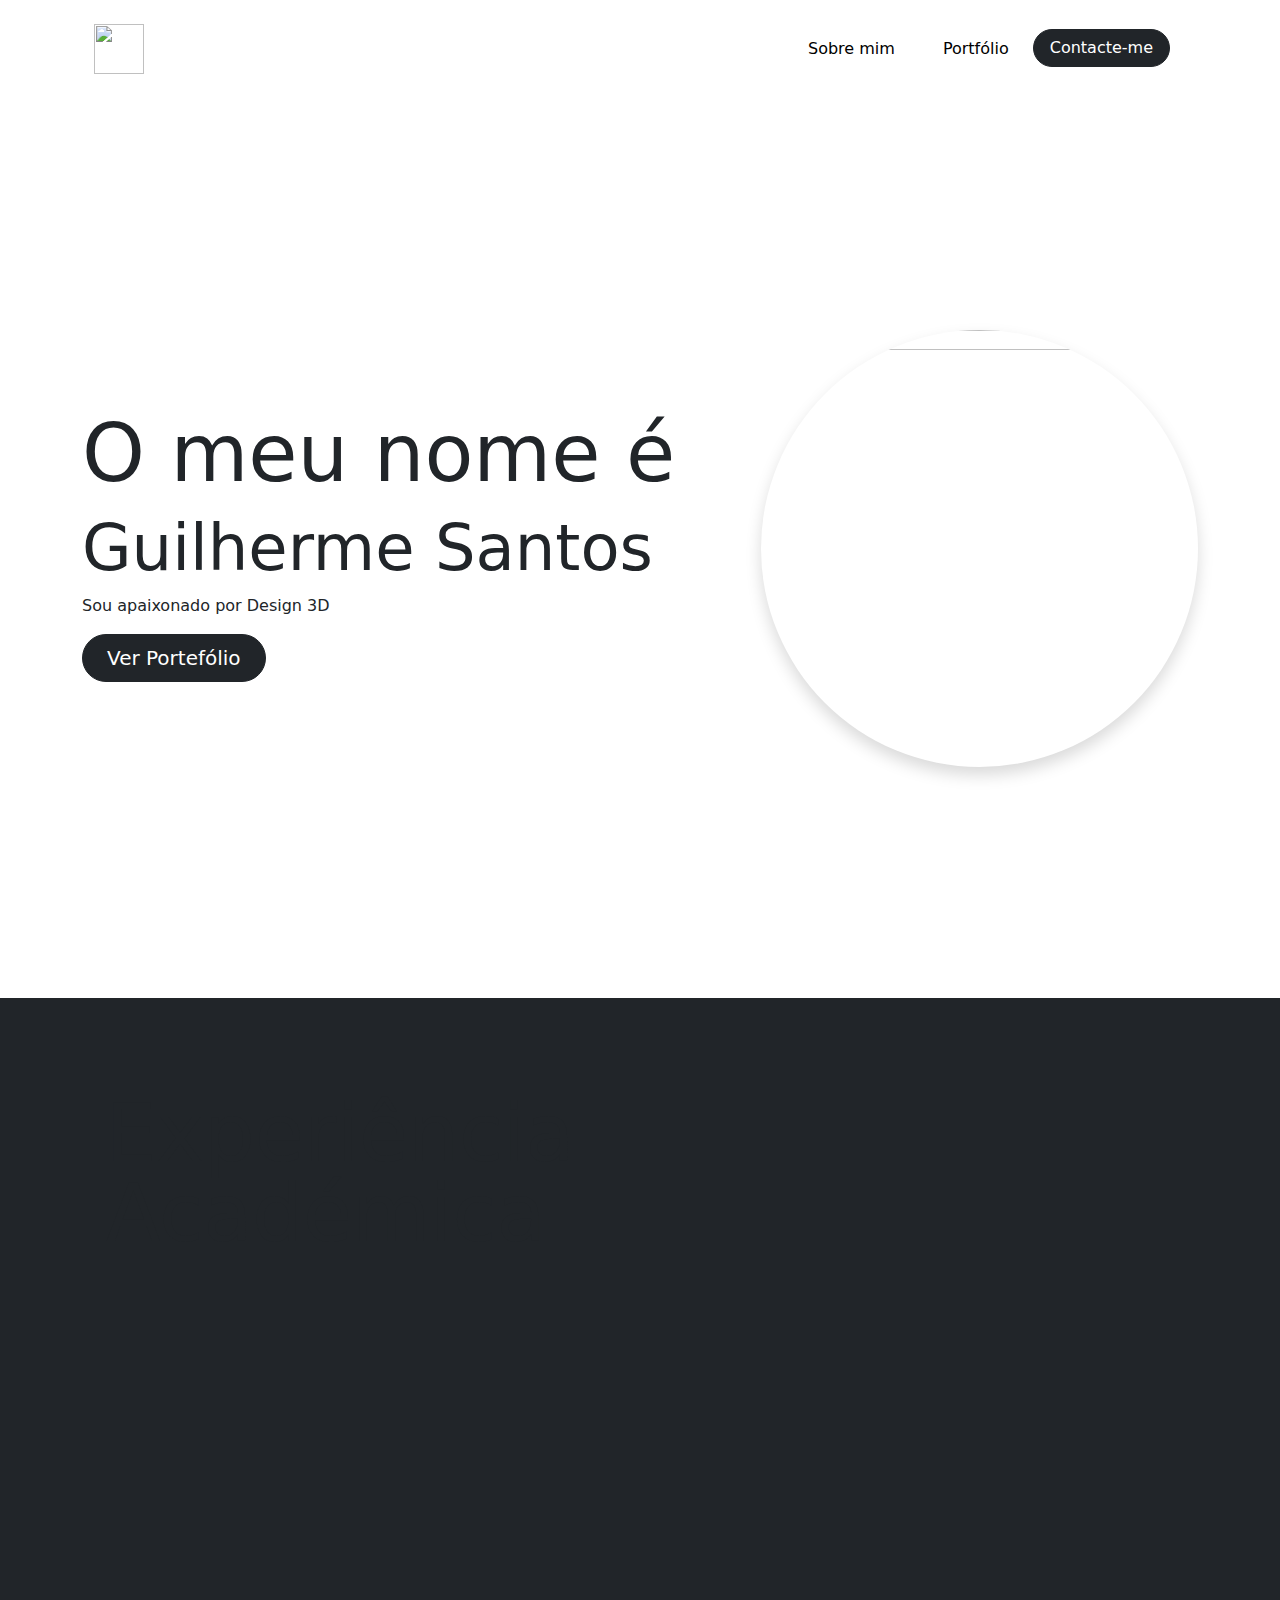
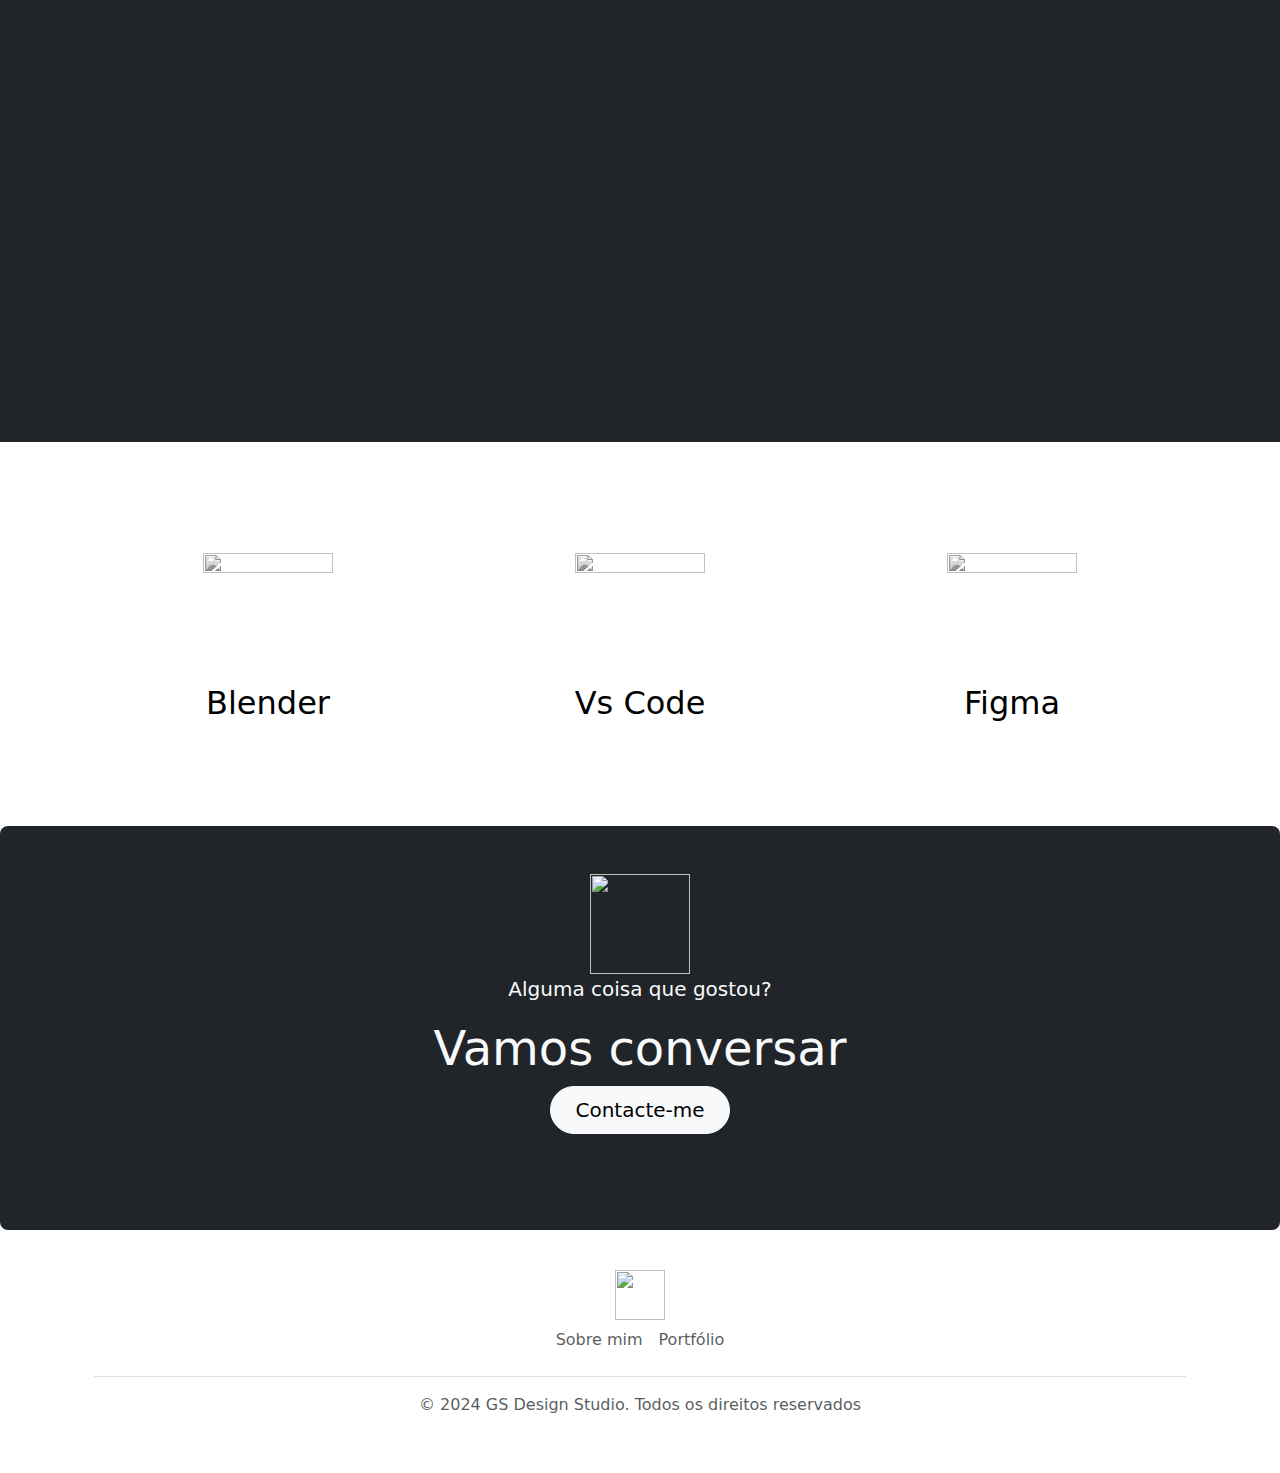
==== about.html @ 7064c868 "Add files via upload" ====
<!DOCTYPE html>
<html lang="en">

<head>
  <meta charset="UTF-8">
  <meta http-equiv="X-UA-Compatible" content="IE=edge">
  <meta name="viewport" content="width=device-width, initial-scale=1.0">
  <title>Guilherme Santos - Sobre mim</title>
  <link rel="icon" href="/images/logo_gs_vector.svg">
  <style>
    @import url('https://fonts.googleapis.com/css2?family=Poppins:ital,wght@0,100;0,200;0,300;0,400;0,500;0,600;0,700;0,800;0,900;1,100;1,200;1,300;1,400;1,500;1,600;1,700;1,800;1,900&display=swap');
    @import url("https://cdn.jsdelivr.net/npm/bootstrap-icons@1.11.3/font/bootstrap-icons.min.css");
  </style>
  <style>
    .black-and-white {
      filter: grayscale(100%);
      transition: filter 0.3s ease;
      /* Suave transição ao passar o mouse */
    }

    .black-and-white:hover {
      filter: grayscale(0%);
      /* Remove o preto e branco ao passar o mouse */
    }
  </style>

  <link href="https://cdn.jsdelivr.net/npm/bootstrap@5.3.3/dist/css/bootstrap.min.css" rel="stylesheet"
    integrity="sha384-QWTKZyjpPEjISv5WaRU9OFeRpok6YctnYmDr5pNlyT2bRjXh0JMhjY6hW+ALEwIH" crossorigin="anonymous">
  <link rel="stylesheet" href="Css/estilos.css">
  <link rel="stylesheet" href="https://cdn.jsdelivr.net/npm/bootstrap-icons@1.11.3/font/bootstrap-icons.min.css">
</head>

<body>
  <!--Navbar-->

  <div class="container my-3">
    <nav class="navbar navbar-expand-lg mt-3" aria-label="Offcanvas navbar large">
      <div class="container-fluid">
        <a href="/index.html" class="d-flex align-items-center mb-2 mb-lg-0 link-body-emphasis text-decoration-none">
          <img src="/images/logo_gs.svg" width="50" height="50">
        </a>
        <button class="navbar-toggler border-0" type="button" data-bs-toggle="offcanvas"
          data-bs-target="#offcanvasNavbar2" aria-controls="offcanvasNavbar2" aria-label="Toggle navigation">
          <svg width="24" height="24" viewBox="0 0 24 24" fill="none" xmlns="http://www.w3.org/2000/svg"
            class="icon-lg mx-2 text-token-text-secondary">
            <path fill-rule="evenodd" clip-rule="evenodd"
              d="M3 8C3 7.44772 3.44772 7 4 7H20C20.5523 7 21 7.44772 21 8C21 8.55228 20.5523 9 20 9H4C3.44772 9 3 8.55228 3 8ZM3 16C3 15.4477 3.44772 15 4 15H14C14.5523 15 15 15.4477 15 16C15 16.5523 14.5523 17 14 17H4C3.44772 17 3 16.5523 3 16Z"
              fill="currentColor"></path>
          </svg>
        </button>
        <div class="offcanvas offcanvas-end" tabindex="-1" id="offcanvasNavbar2"
          aria-labelledby="offcanvasNavbar2Label">
          <div class="offcanvas-header">
            <a href="/index.html"
              class="d-flex align-items-center mb-2 mb-lg-0 link-body-emphasis text-decoration-none">
              <img src="/images/logo_gs.svg" width="50" height="50">
            </a>
            <button type="button" class="btn-close btn-close-sucess" data-bs-dismiss="offcanvas"
              aria-label="Close"></button>
          </div>
          <div class="offcanvas-body">
            <ul class="navbar-nav justify-content-end flex-grow-1 pe-3">
              <li class="nav-item">
                <a href="about.html" class="nav-link px-4 link-body-emphasis">Sobre mim</a>
              </li>
              <li class="nav-item">
                <a href="portefolio.html" class="nav-link px-4 link-body-emphasis">Portfólio</a>
              </li>
              <li class="nav-item">
                <a href="mailto:guisantos04@outlook.pt" class="btn btn-dark rounded-5 shadow-3 px-3">Contacte-me</a>
              </li>
            </ul>
          </div>
        </div>
      </div>
    </nav>
  </div>
  <!--/Navbar-->


  <!--Content-->

  <div class="px-4 py-1 vh-100 w-100 d-flex align-items-center">
    <div class="container">
      <div class="row flex-lg-row-reverse align-items-center g-5 py-5">
        <div class="col-10 col-sm-8 col-lg-5">
          <img class="rounded-pill shadow img-fluid" src="images/perfil.jpg" width="500" height="500">
        </div>
        <div class="col-lg-7">
          <h1 class="display-1 lh-1 mb-3">O meu nome é <h2 class="display-3">Guilherme Santos</h2>
          </h1>
          <p class="col-6">Sou apaixonado por Design 3D</p>
          <a href="portefolio.html" class="btn btn-dark btn-lg px-4 me-md-2 rounded-pill">Ver Portefólio</a>
        </div>
      </div>
    </div>
  </div>

  <div class="bg-dark p-5 p-md-5">
    <div class="container vh-100">
      <div class="my-5">
        <h1 class="col-2 display-1 lh-1 mb-3 ms-4">Experiência Académica</h1>
      </div>
      <!-- Timeline -->
      <div class="timeline timeline-one mt-5">
        <!-- Timeline Item 1 -->
        <div class="timeline-item">
          <h5 class="my-3">2022-2025 <br> Licenciatura em Comunicação e Design Multimédia</h5>
          <p>Ainda em conclusão</p>
        </div>

        <!-- Timeline Item 2 -->
        <div class="timeline-item">
          <h5 class="my-3">Estágio 2play</h5>
          <p>
            Durante o meu estágio na 2Play, trabalhei no desenvolvimento de software e ofereci suporte à equipa em
            diversos projetos.

            Contribuí significativamente para o lançamento da marca 2Ticket, um sistema de bilhética, auxiliando no
            planeamento e execução das estratégias de lançamento nos eventos Feira de S.Mateus em Viseu, Ficton -
            Tondela,
            Final Four 2022(Leiria).</p>
        </div>
        <!-- Timeline Item 3 -->
        <div class="timeline-item">
          <h5 class="my-3">2019-2022 <br>Curso profissional de técnico de multimédia ESEN VISEU</h5>
          <p>
            Concluí o curso profissional de técnico de multimédia de nível 4, com foco em desenvolvimento de habilidades
            práticas para produção multimédia.</p>
        </div>
      </div>
      <!--End of Timeline-->
    </div>
  </div>

  <div class="container px-4 py-5" id="featured-3">
    <div class="row g-4 py-5 row-cols-1 row-cols-lg-3">
      <div class="feature col text-center">
        <div class="feature-icon d-inline-flex align-items-center justify-content-center bg-gradient fs-2 mb-3">
          <img class="img-fluid black-and-white" src="images/blender_logo.png" width="130" height="130">
        </div>
        <h3 class="fs-2 text-body-emphasis">Blender</h3>
      </div>
      <div class="feature col text-center">
        <div class="feature-icon d-inline-flex align-items-center justify-content-center bg-gradient fs-2 mb-3">
          <img class="img-fluid black-and-white" src="images/vscode.png" width="130" height="130">
        </div>
        <h3 class="fs-2 text-body-emphasis">Vs Code</h3>
      </div>
      <div class="feature col text-center">
        <div class="feature-icon d-inline-flex align-items-center justify-content-center bg-gradient fs-2 mb-3">
          <img class="img-fluid black-and-white" src="images/Figma.png" width="130" height="130">
        </div>
        <h3 class="fs-2 text-body-emphasis">Figma</h3>
      </div>
    </div>
  </div>


  <!--CTA-->
  <div class="p-5 text-center bg-dark rounded-3">
    <img src="images/logo_gs_vector.svg" width="100" height="100">
    <p class="col-lg-8 mx-auto fs-5 text-light">
      Alguma coisa que gostou?</p>
    <h1 class="display-5 text-light">Vamos conversar</h1>
    <div class="d-inline-flex gap-2 mb-5">
      <a href="mailto:guisantos04@outlook.pt" class="d-inline-flex align-items-center btn btn-light btn-lg px-4 rounded-pill">
        Contacte-me
      </a>
    </div>
  </div>
  <!--CTA-->
  <div class="container">
    <footer class="py-3 my-4 container">
      <div class="nav justify-content-center">
        <img src="/images/logo_gs.svg" width="50" height="50">
      </div>
      <ul class="nav justify-content-center border-bottom pb-3 mb-3">
        <li class="nav-item"><a href="about.html" class="nav-link px-2 text-body-secondary">Sobre mim</a></li>
        <li class="nav-item"><a href="portefolio.html" class="nav-link px-2 text-body-secondary">Portfólio</a></li>
      </ul>
      <p class="text-center text-body-secondary">© 2024 GS Design Studio. Todos os direitos reservados</p>
    </footer>
  </div>
  <!--/Content-->
  <script src="https://cdn.jsdelivr.net/npm/bootstrap@5.3.3/dist/js/bootstrap.bundle.min.js"
    integrity="sha384-YvpcrYf0tY3lHB60NNkmXc5s9fDVZLESaAA55NDzOxhy9GkcIdslK1eN7N6jIeHz"
    crossorigin="anonymous"></script>
</body>

</html>
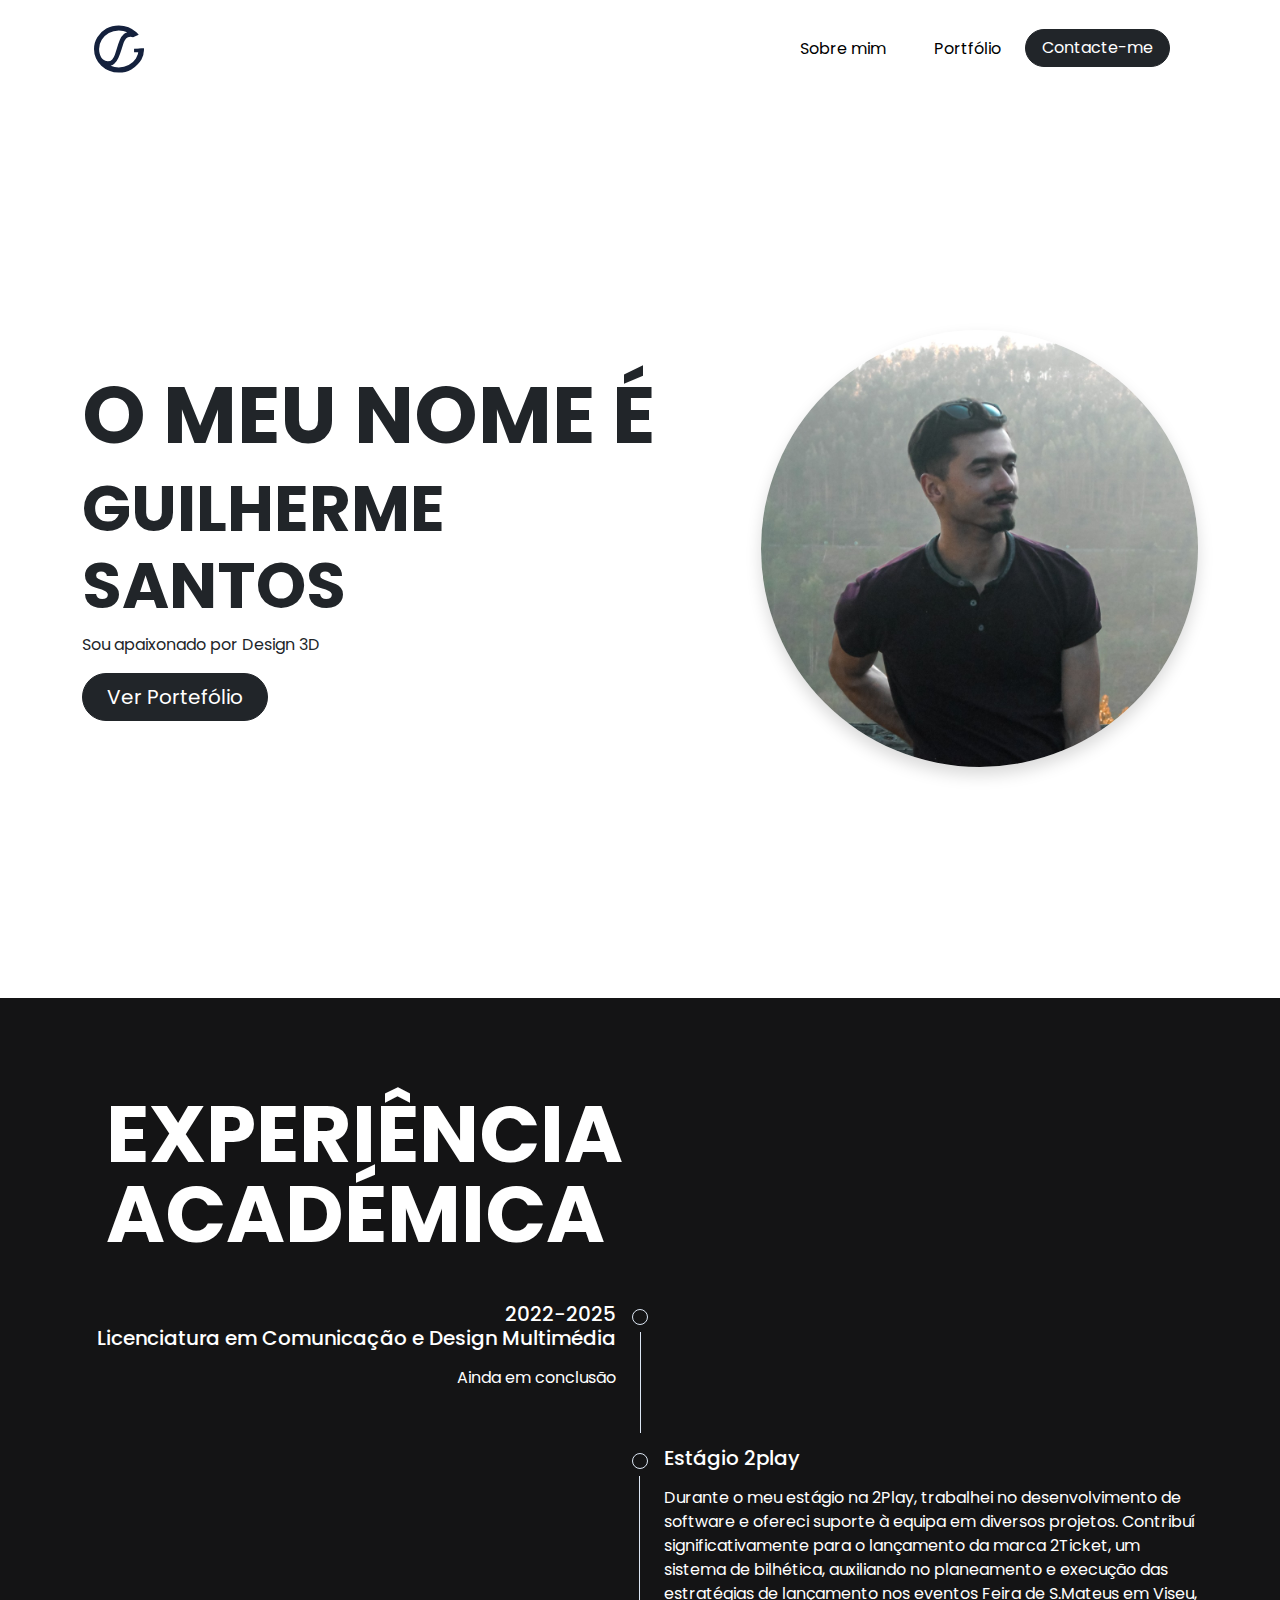
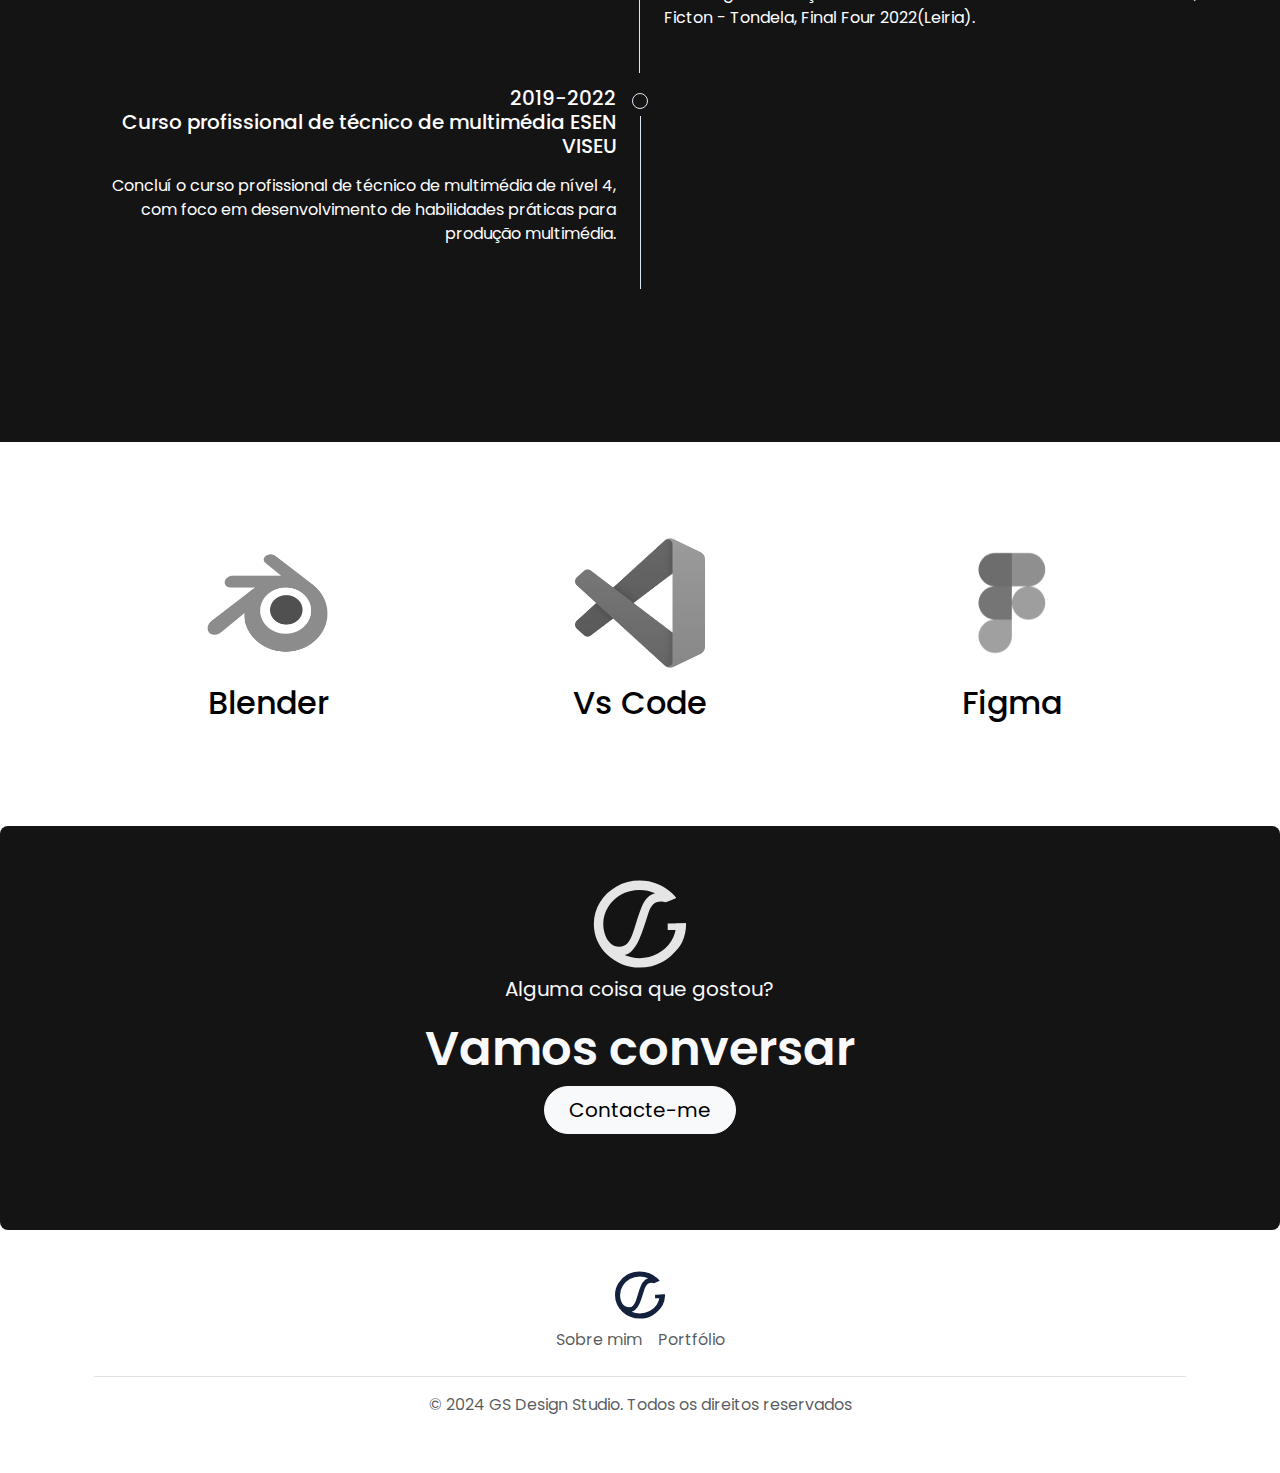
==== commit fcede37d: "indexacao" ====
--- a/about.html
+++ b/about.html
@@ -6,7 +6,7 @@
   <meta http-equiv="X-UA-Compatible" content="IE=edge">
   <meta name="viewport" content="width=device-width, initial-scale=1.0">
   <title>Guilherme Santos - Sobre mim</title>
-  <link rel="icon" href="/images/logo_gs_vector.svg">
+  <link rel="icon" href="images/logo_gs_vector.svg">
   <style>
     @import url('https://fonts.googleapis.com/css2?family=Poppins:ital,wght@0,100;0,200;0,300;0,400;0,500;0,600;0,700;0,800;0,900;1,100;1,200;1,300;1,400;1,500;1,600;1,700;1,800;1,900&display=swap');
     @import url("https://cdn.jsdelivr.net/npm/bootstrap-icons@1.11.3/font/bootstrap-icons.min.css");
@@ -36,8 +36,8 @@
   <div class="container my-3">
     <nav class="navbar navbar-expand-lg mt-3" aria-label="Offcanvas navbar large">
       <div class="container-fluid">
-        <a href="/index.html" class="d-flex align-items-center mb-2 mb-lg-0 link-body-emphasis text-decoration-none">
-          <img src="/images/logo_gs.svg" width="50" height="50">
+        <a href="index.html" class="d-flex align-items-center mb-2 mb-lg-0 link-body-emphasis text-decoration-none">
+          <img src="images/logo_gs.svg" width="50" height="50">
         </a>
         <button class="navbar-toggler border-0" type="button" data-bs-toggle="offcanvas"
           data-bs-target="#offcanvasNavbar2" aria-controls="offcanvasNavbar2" aria-label="Toggle navigation">
@@ -51,9 +51,9 @@
         <div class="offcanvas offcanvas-end" tabindex="-1" id="offcanvasNavbar2"
           aria-labelledby="offcanvasNavbar2Label">
           <div class="offcanvas-header">
-            <a href="/index.html"
+            <a href="index.html"
               class="d-flex align-items-center mb-2 mb-lg-0 link-body-emphasis text-decoration-none">
-              <img src="/images/logo_gs.svg" width="50" height="50">
+              <img src="images/logo_gs.svg" width="50" height="50">
             </a>
             <button type="button" class="btn-close btn-close-sucess" data-bs-dismiss="offcanvas"
               aria-label="Close"></button>
@@ -173,7 +173,7 @@
   <div class="container">
     <footer class="py-3 my-4 container">
       <div class="nav justify-content-center">
-        <img src="/images/logo_gs.svg" width="50" height="50">
+        <img src="images/logo_gs.svg" width="50" height="50">
       </div>
       <ul class="nav justify-content-center border-bottom pb-3 mb-3">
         <li class="nav-item"><a href="about.html" class="nav-link px-2 text-body-secondary">Sobre mim</a></li>
--- a/Css/estilos.css
+++ b/Css/estilos.css
@@ -0,0 +1,746 @@
+body {
+  font-family: "Poppins", sans-serif;
+  font-weight: 400;
+  font-style: normal;
+}
+
+html {
+  scroll-behavior: smooth;
+}
+
+.bg-dark {
+  background-color: #141415 !important;
+  color: white;
+}
+
+.h2 {
+  font-weight: 600;
+  color: #000000;
+  font-style: normal;
+}
+
+.port {
+  transition: all 0.3s ease !important;
+}
+
+.port:hover {
+  transform: scale(1.05) !important;
+}
+
+.port img {
+  transition: all 0.3s ease;
+}
+
+.port:hover img {
+  transform: scale(1.05);
+}
+
+.legenda-port {
+  opacity: 0;
+  /* Invisível */
+  visibility: hidden;
+  /* Evita interação mesmo quando invisível */
+  transform: translateY(10px);
+  /* Move ligeiramente para baixo */
+  transition: all 0.3s ease;
+  /* Suaviza a transição */
+}
+
+/* Exibe ao passar o mouse no <a> */
+.port:hover .legenda-port {
+  opacity: 1;
+  /* Torna visível */
+  visibility: visible;
+  /* Permite interação */
+  transform: translateY(0);
+  /* Move para a posição original */
+}
+
+/* Contêiner da imagem deve ser relativo */
+.port1 {
+  position: relative;
+  display: inline-block;
+  overflow: hidden;
+  /* Garante que o texto não ultrapasse a imagem */
+  border-radius: 0.5rem;
+}
+
+/* Contêiner da imagem */
+.image-container {
+  position: relative;
+  /* Necessário para posicionar o overlay */
+  display: inline-block;
+  /* Faz o tamanho do contêiner se ajustar ao conteúdo */
+  overflow: hidden;
+  /* Impede que o overlay ultrapasse o limite do contêiner */
+  border-radius: 0.5rem;
+  /* Garante bordas arredondadas */
+}
+
+/* Estilo da imagem */
+.image-container img {
+  width: 100%;
+  /* Faz a imagem ocupar todo o contêiner */
+  height: auto;
+  /* Mantém a proporção da imagem */
+  border-radius: inherit;
+  /* Herda bordas arredondadas */
+  display: block;
+  /* Remove espaço extra ao redor da imagem */
+}
+
+/* Estilo do overlay */
+.overlay {
+  position: absolute;
+  /* Permite posicionar dentro do contêiner */
+  top: 0;
+  left: 0;
+  width: 100%;
+  /* Cobre toda a área do contêiner */
+  height: 100%;
+  background-color: rgba(0, 0, 0, 0.6);
+  /* Fundo semi-transparente */
+  display: flex;
+  flex-direction: column;
+  justify-content: center;
+  align-items: center;
+  opacity: 0;
+  /* Esconde o overlay por padrão */
+  transition: opacity 0.3s ease-in-out;
+  /* Transição suave */
+  border-radius: inherit;
+  /* Respeita bordas arredondadas do contêiner */
+}
+
+/* Overlay visível no hover */
+.image-container:hover .overlay {
+  opacity: 1;
+  /* Exibe o overlay */
+}
+
+/* Texto dentro do overlay */
+.overlay p {
+  margin: 5px 0;
+  color: white;
+  /* Cor do texto */
+  text-align: center;
+  /* Centraliza o texto */
+}
+
+
+
+.legenda-port {
+  font-weight: 350;
+  color: #000000;
+  font-style: normal;
+}
+
+.display-1 {
+  font-weight: 650;
+  text-transform: uppercase;
+  font-style: normal;
+}
+
+.display-3 {
+  font-weight: 650;
+  text-transform: uppercase;
+  font-style: normal;
+}
+
+
+.display-5 {
+  font-weight: 550;
+  font-style: normal;
+}
+
+
+.timeline {
+  width: 100%
+}
+
+.timeline.timeline-one .timeline-item {
+  position: relative;
+  width: 50%;
+  margin-left: 50%;
+  padding-bottom: 1.5rem;
+  padding-left: 1.5rem;
+  text-align: left
+}
+
+@media (max-width: 575.98px) {
+  .timeline.timeline-one .timeline-item {
+    width: 100%;
+    margin-left: 0
+  }
+}
+
+.timeline.timeline-one .timeline-item img {
+  margin-bottom: 1.25rem
+}
+
+.timeline.timeline-one .timeline-item:before {
+  content: "";
+  position: absolute;
+  top: 0;
+  left: 0;
+  width: 16px;
+  height: 16px;
+  margin-top: .425rem;
+  margin-left: -.5rem;
+  border: .0625rem solid #dce6f3;
+  border-radius: 50%
+}
+
+.timeline.timeline-one .timeline-item:after {
+  content: "";
+  position: absolute;
+  top: 0;
+  left: 0;
+  bottom: -.1875rem;
+  width: .0625rem;
+  margin-top: 1.875rem;
+  margin-left: -.0625rem;
+  background-color: #dce6f3
+}
+
+.timeline.timeline-one .timeline-item:nth-child(2n+1) {
+  margin-left: 0;
+  padding-right: 1.5rem;
+  padding-left: 0;
+  text-align: right
+}
+
+@media (max-width: 575.98px) {
+  .timeline.timeline-one .timeline-item:nth-child(2n+1) {
+    padding-right: 0;
+    padding-left: 1.5rem;
+    text-align: left
+  }
+}
+
+.timeline.timeline-one .timeline-item:nth-child(2n+1):after,
+.timeline.timeline-one .timeline-item:nth-child(2n+1):before {
+  right: 0;
+  left: auto
+}
+
+@media (max-width: 575.98px) {
+
+  .timeline.timeline-one .timeline-item:nth-child(2n+1):after,
+  .timeline.timeline-one .timeline-item:nth-child(2n+1):before {
+    right: auto;
+    left: 0
+  }
+}
+
+.timeline.timeline-one .timeline-item:nth-child(2n+1):before {
+  margin-right: -.5rem
+}
+
+.timeline.timeline-one .timeline-item:nth-child(2n+1):after {
+  margin-right: -.0625rem
+}
+
+.timeline.timeline-one.dark .timeline-item:before {
+  border: .0625rem solid #b7c3d2
+}
+
+.timeline.timeline-one.dark .timeline-item:after {
+  background-color: #b7c3d2
+}
+
+.timeline.timeline-two .timeline-item {
+  position: relative;
+  background-color: #fff;
+  padding: 2rem;
+  text-align: left;
+  margin-bottom: 1.5rem
+}
+
+.timeline.timeline-two .timeline-item:after,
+.timeline.timeline-two .timeline-item:before {
+  content: "";
+  position: absolute;
+  top: 0;
+  right: 0
+}
+
+.timeline.timeline-two .timeline-item:before {
+  border: 4px double #dce6f3;
+  content: "";
+  left: auto;
+  width: 16px;
+  height: 16px;
+  margin-right: -2rem;
+  border-radius: 50%
+}
+
+.timeline.timeline-two .timeline-item:after {
+  background-color: #dce6f3;
+  width: .0625rem;
+  height: 100%;
+  margin-top: 2rem;
+  left: auto;
+  margin-right: -1.575rem
+}
+
+.timeline.timeline-two .timeline-item .post-meta a,
+.timeline.timeline-two .timeline-item .post-meta span {
+  font-size: .875rem;
+  padding-right: .125rem
+}
+
+.timeline.timeline-four {
+  margin: 1.25rem 0;
+  position: relative
+}
+
+.timeline.timeline-four::before {
+  content: "";
+  display: block;
+  width: .0625rem;
+  height: 100%;
+  background: #dce6f3;
+  margin: 0 auto;
+  position: absolute;
+  top: 0;
+  left: 0;
+  right: 0
+}
+
+@media (max-width: 575.98px) {
+  .timeline.timeline-four::before {
+    margin: 0;
+    left: 0
+  }
+}
+
+.timeline.timeline-four .timeline-item {
+  margin-bottom: 1.5rem;
+  position: relative
+}
+
+.timeline.timeline-four .timeline-item::after {
+  content: "";
+  display: block;
+  clear: both
+}
+
+.timeline.timeline-four .timeline-item:hover .date-outer::before {
+  left: 6px
+}
+
+.timeline.timeline-four .timeline-item:hover .date-outer::after {
+  left: -6px
+}
+
+.timeline.timeline-four .timeline-item:nth-child(2n) .date-content {
+  float: right
+}
+
+.timeline.timeline-four .timeline-item:nth-child(2n) .timeline-content {
+  padding: .625rem 3.125rem .625rem 0;
+  text-align: right
+}
+
+@media (max-width: 767.98px) {
+  .timeline.timeline-four .timeline-item:nth-child(2n) .timeline-content {
+    padding: .5rem 1.75rem .5rem 0
+  }
+}
+
+@media (max-width: 575.98px) {
+  .timeline.timeline-four .timeline-item:nth-child(2n) .timeline-content {
+    width: 95%;
+    padding: .5rem 0;
+    text-align: center
+  }
+}
+
+.timeline.timeline-four .icon {
+  width: 16px;
+  height: 16px;
+  margin: auto;
+  position: absolute;
+  background-color: #fff;
+  border-radius: 50%;
+  border: .0625rem solid #dce6f3;
+  margin-top: 1rem;
+  top: 0;
+  left: 0;
+  right: 0
+}
+
+@media (max-width: 575.98px) {
+  .timeline.timeline-four .icon {
+    margin: auto -7px;
+    top: 3rem
+  }
+}
+
+.timeline.timeline-four .date-content {
+  width: 50%;
+  float: left;
+  position: relative
+}
+
+@media (max-width: 575.98px) {
+  .timeline.timeline-four .date-content {
+    width: 95%;
+    float: right
+  }
+}
+
+.timeline.timeline-four .date-outer {
+  width: 150px;
+  height: 150px;
+  text-align: center;
+  margin: auto;
+  z-index: 1
+}
+
+.timeline.timeline-four .date-outer::before {
+  content: "";
+  width: 150px;
+  height: 150px;
+  margin: 0 auto;
+  border-radius: 50%;
+  position: absolute;
+  top: 0;
+  right: 0;
+  background: #fff;
+  border: .0625rem solid #893168;
+  left: -6px;
+  transition: all .9s all .2s ease
+}
+
+@media (max-width: 575.98px) {
+  .timeline.timeline-four .date-outer::before {
+    width: 130px;
+    height: 130px
+  }
+}
+
+.timeline.timeline-four .date-outer::after {
+  content: "";
+  width: 150px;
+  height: 150px;
+  margin: 0 auto;
+  border-radius: 50%;
+  position: absolute;
+  top: 0;
+  right: 0;
+  border: .0625rem solid #242e4c;
+  left: 6px;
+  transition: all .9s all .2s ease
+}
+
+@media (max-width: 575.98px) {
+  .timeline.timeline-four .date-outer::after {
+    width: 130px;
+    height: 130px
+  }
+}
+
+.timeline.timeline-four .date {
+  width: 100%;
+  margin: auto;
+  position: absolute;
+  top: 40%;
+  left: 0
+}
+
+@media (max-width: 575.98px) {
+  .timeline.timeline-four .date {
+    top: 27%
+  }
+}
+
+.timeline.timeline-four .year {
+  display: block;
+  font-weight: 700;
+  font-size: 1rem
+}
+
+.timeline.timeline-four .icon {
+  font-size: 1.5rem
+}
+
+.timeline.timeline-four .timeline-content {
+  width: 50%;
+  padding: .625rem 0 .625rem 3.125rem;
+  float: right
+}
+
+@media (max-width: 767.98px) {
+  .timeline.timeline-four .timeline-content {
+    padding: .5rem 0 .5rem 1.75rem
+  }
+}
+
+@media (max-width: 575.98px) {
+  .timeline.timeline-four .timeline-content {
+    width: 95%;
+    padding: .5rem 0;
+    text-align: center
+  }
+}
+
+.timeline.timeline-five .row [class*=col-] {
+  position: relative
+}
+
+.timeline.timeline-five .row .avatar-separator {
+  width: 30px;
+  height: 30px
+}
+
+.timeline.timeline-five .row .col.middle-line {
+  border-right: .0625rem solid #dce6f3
+}
+
+.timeline.timeline-six .row [class*=col-] {
+  position: relative
+}
+
+.timeline.timeline-six .row .col.middle-line {
+  border-right: .0625rem solid #dce6f3
+}
+
+.timeline.timeline-six .row .avatar-separator img {
+  border: .0625rem solid #dce6f3;
+  padding: .125rem
+}
+
+.vertical-timeline .row {
+  padding-top: 1rem;
+  padding-bottom: 1rem
+}
+
+.vertical-timeline .row [class*=col-] {
+  position: relative
+}
+
+.vertical-timeline .row.timeline-inner div {
+  padding: 0;
+  height: 38px
+}
+
+.vertical-timeline .row.timeline-inner hr {
+  border-top: .0625rem solid #dce6f3;
+  opacity: 1;
+  margin: 0;
+  top: 18px;
+  position: relative
+}
+
+.vertical-timeline .row.timeline-inner .col-md-2 {
+  display: flex;
+  overflow: hidden
+}
+
+.vertical-timeline .row.timeline-inner .corner {
+  border: .0625rem solid #dce6f3;
+  width: 100%;
+  position: relative
+}
+
+.vertical-timeline .row.timeline-inner .top-right {
+  left: calc(50% - 1px);
+  top: -50%
+}
+
+.vertical-timeline .row.timeline-inner .left-bottom {
+  left: -50%;
+  top: calc(50% - 2px)
+}
+
+.vertical-timeline .row.timeline-inner .top-left {
+  left: -50%;
+  top: -50%
+}
+
+.vertical-timeline .row.timeline-inner .right-bottom {
+  left: 50%;
+  top: calc(50% - 2px)
+}
+
+@media (max-width: 575.98px) {
+  .vertical-timeline .row.timeline-inner .right-bottom {
+    top: auto;
+    bottom: calc(50% - 6px);
+    left: calc(50% - 4px)
+  }
+
+  .vertical-timeline .row.timeline-inner .top-left {
+    top: auto;
+    bottom: -50%
+  }
+}
+
+@media (max-width: 575.98px) {
+  .vertical-timeline .row .col-md-6 {
+    text-align: center !important;
+    margin-top: 3rem
+  }
+}
+
+.vertical-timeline .row .col-md-2 {
+  display: inline-flex;
+  align-self: stretch;
+  align-items: center;
+  justify-content: center
+}
+
+.vertical-timeline .row .col-md-2.bottom:after {
+  height: 50%;
+  top: 50%
+}
+
+.vertical-timeline .row .col-md-2.full:after {
+  height: 100%;
+  left: calc(50% - 1px)
+}
+
+.vertical-timeline .row .col-md-2.top:after {
+  height: 50%;
+  left: 50%;
+  top: 0
+}
+
+.vertical-timeline .row .shape {
+  background-color: #dce6f3;
+  width: 50px;
+  height: 50px;
+  z-index: 2
+}
+
+.vertical-timeline .row .right {
+  margin-right: .1875rem
+}
+
+@media (max-width: 575.98px) {
+  .vertical-timeline .row .rectangle {
+    line-height: 3;
+    margin-bottom: 2rem
+  }
+
+  .vertical-timeline .row .right {
+    margin-bottom: 0
+  }
+}
+
+.tooltip-inner {
+  box-shadow: 0 .5rem 1rem rgba(23, 31, 56, .15)
+}
+
+.chartist-tooltip {
+  position: absolute;
+  display: inline-block;
+  opacity: 0;
+  min-width: 5em;
+  padding: .5em;
+  background: #1c2540;
+  border-radius: 3px;
+  color: #fff;
+  font-weight: 700;
+  text-align: center;
+  pointer-events: none;
+  z-index: 1;
+  transition: all .2s ease
+}
+
+.chartist-tooltip:before {
+  content: "";
+  position: absolute;
+  top: 100%;
+  left: 50%;
+  width: 0;
+  height: 0;
+  margin-left: -15px;
+  border: 15px solid transparent;
+  border-top-color: #1c2540
+}
+
+.chartist-tooltip.tooltip-show {
+  opacity: 1
+}
+
+.ct-area,
+.ct-line {
+  pointer-events: none
+}
+
+@media (max-width: 476px) {
+  .bg-dark {
+    padding: 2rem;
+    /* Reduz o padding para telas menores */
+  }
+
+  h1 {
+    font-size: 2rem;
+    /* Diminui o tamanho do texto */
+  }
+
+  .timeline-item h5 {
+    font-size: 1rem;
+    /* Ajusta tamanho dos títulos da timeline */
+  }
+
+  .timeline-item p {
+    font-size: 0.9rem;
+    /* Ajusta tamanho do texto */
+  }
+}
+
+
+
+/* Configuração do fundo */
+.hero-section {
+  background: url('/images/way_banner.jpg') no-repeat center center;
+  background-size: cover;
+  /* Ajusta a imagem para cobrir toda a área */
+  height: 90vh;
+  /* Altura total da viewport */
+  width: 100%;
+  position: relative;
+  color: white;
+  /* Para que o texto contraste com a imagem */
+  overflow: hidden;
+}
+
+/* Fundo escuro transparente para melhorar a legibilidade do texto */
+.hero-section::before {
+  content: '';
+  position: absolute;
+  top: 0;
+  left: 0;
+  right: 0;
+  bottom: 0;
+  background: rgba(0, 0, 0, 0.5);
+  /* Ajuste a opacidade conforme necessário */
+  z-index: 1;
+
+}
+
+/* Estilos de texto e alinhamento */
+.hero-content {
+  position: relative;
+  z-index: 2;
+  /* Garante que o texto fique acima do overlay */
+  display: flex;
+  flex-direction: column;
+  align-items: flex-start;
+  justify-content: center;
+  height: 100%;
+}
+
+
+.hero-content button {
+  z-index: 2;
+}
+
+.list-group.borderless .list-group-item {
+  color: inherit;
+  border: 0;
+}